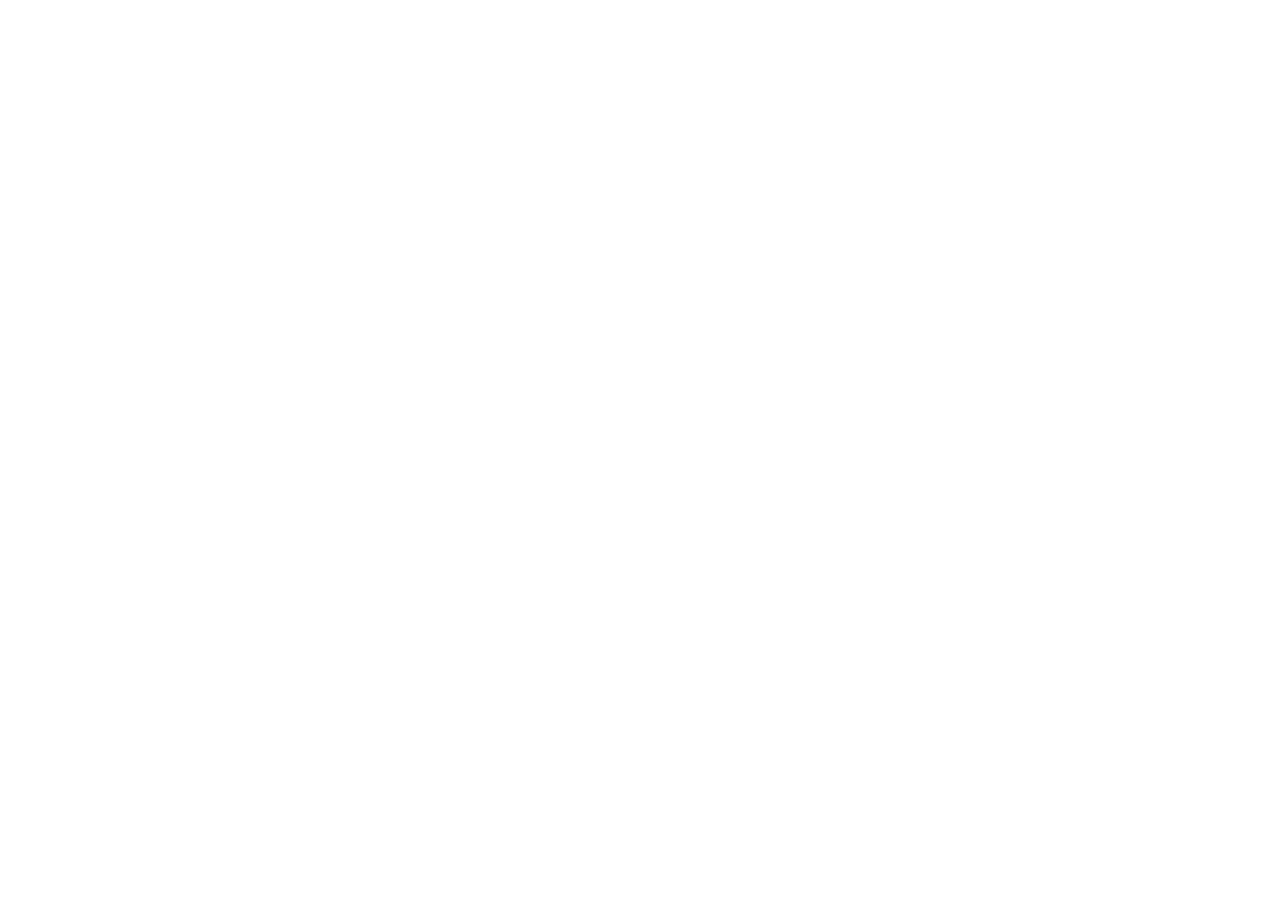
==== task4-basic porfolio/index.html @ ef8340c2 "task4 created" ====
<!DOCTYPE html>
<html lang="en">
<head>
    <meta charset="UTF-8">
    <meta name="viewport" content="width=device-width, initial-scale=1.0">
    <title>Document</title>
    <link rel="stylesheet" href="style.css">
</head>
<body>
    
</body>
</html>
---- task4-basic porfolio/style.css ----
*{
    margin: 0;
    padding: 0;
}
body,html{
    box-sizing: border-box;
}
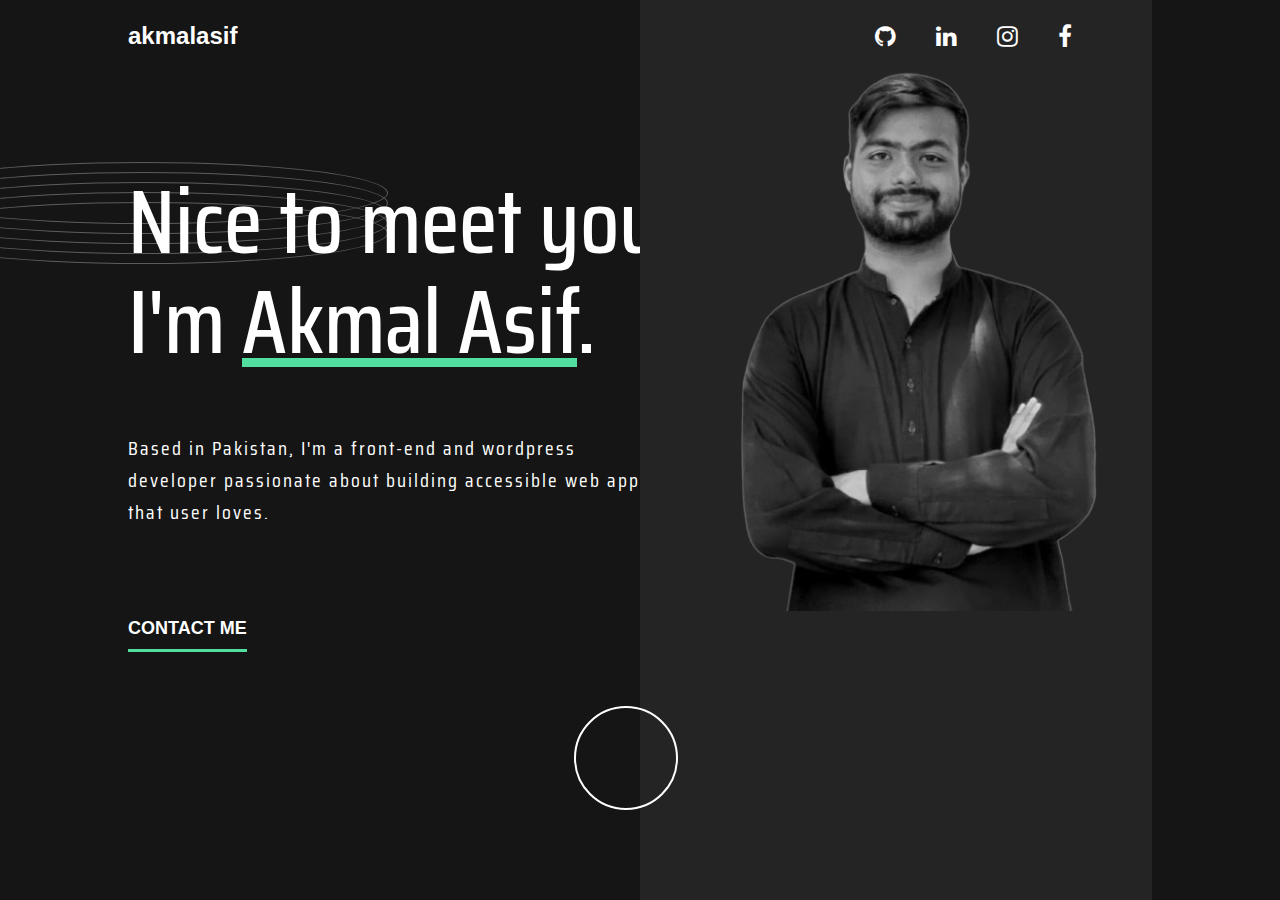
==== commit ced19d68: "Hero Section Completed" ====
--- a/task4-basic porfolio/index.html
+++ b/task4-basic porfolio/index.html
@@ -5,8 +5,46 @@
     <meta name="viewport" content="width=device-width, initial-scale=1.0">
     <title>Document</title>
     <link rel="stylesheet" href="style.css">
+   
+    <link rel="stylesheet" href="https://cdnjs.cloudflare.com/ajax/libs/font-awesome/4.7.0/css/font-awesome.min.css">
+
+    <link rel="preconnect" href="https://fonts.googleapis.com">
+    <link rel="preconnect" href="https://fonts.gstatic.com" crossorigin>
+    <link href="https://fonts.googleapis.com/css2?family=Saira+Condensed:wght@100;200;300;400;500;600;700;800;900&display=swap" rel="stylesheet">
+
+
 </head>
 <body>
+    <div class="cont">
+        <div class="shape"></div>
+        <div class="shape2">
+            <div class="c1"></div>
+            <div class="c2"></div>
+            <div class="c3"></div>
+            <div class="c4"></div>
+            <div class="c5"></div>
+        </div>
     
+        <div class="main">
+            <div class="img-cont">
+                <img src="../images/potrait-without-bg.png" alt="">
+            </div>
+            <div class="navbar">
+                <p>akmalasif</p>
+                <div class="social">
+                    <a href="#" class="fa fa-github"></a>
+                    <a href="#" class="fa fa-linkedin"></a>
+                    <a href="#" class="fa fa-instagram"></a>
+                    <a href="#" class="fa fa-facebook"></a>
+                    
+                </div>
+            </div>
+            <div class="hero">
+                <h1>Nice to meet you! <br> I'm <span style="text-decoration: underline #52de9f;">Akmal Asif</span>.</h1>
+                <p>Based in Pakistan, I'm a front-end and wordpress <br> developer passionate about building accessible web apps <br> that user loves.</p>
+                <button class="buttons">CONTACT ME</button>
+            </div>
+        </div>
+    </div>
 </body>
 </html>--- a/task4-basic porfolio/style.css
+++ b/task4-basic porfolio/style.css
@@ -4,4 +4,144 @@
 }
 body,html{
     box-sizing: border-box;
+    font-family: Arial;
 }
+.cont{
+    background-color: #151515;
+    height: 100vh;
+}
+.shape{
+    position: absolute;
+    border: 2px solid #fff;
+    width: 100px;
+    height: 100px;
+    border-radius: 50%;
+    right: 47%;
+    bottom: 10%;
+    z-index: 12;
+}
+.shape2{
+    width: 540px;
+    height: 100px;
+    position: absolute;
+    top: 18%;
+    left: -100px;
+    opacity: 0.3;
+}
+
+.c1, .c2, .c3, .c4, .c5{
+    width:90%;
+    height: 60%;
+    border: 1px solid white;
+    border-radius: 100%;
+}
+.c2{
+    position: absolute;
+    top: 10px;
+}
+.c3{
+    position: absolute;
+    top: 20px;
+}
+.c4{
+    position: absolute;
+    top: 30px;
+}
+.c5{
+    position: absolute;
+    top: 40px;
+}
+
+
+.main{
+    
+    height: 100vh;
+    width: 80%;
+    justify-self: center;
+    position: relative;
+}
+.img-cont{
+    position: absolute;
+    right: 0%;
+    width :50%;
+    height: 100%;
+    background-color: #242424;
+    z-index: 10;
+    height:inherit;
+    overflow: hidden!important;
+    
+
+}
+.img-cont>img{
+    margin: 50px 100px 0px 100px;
+   
+    width: 70%;
+    filter: grayscale(100%);
+    
+    
+}
+
+/* navbar */
+
+.navbar{
+    height: 72px;
+
+    display: flex;
+    align-items: center;
+    
+    justify-content: space-between;
+    color: #fff;
+    font-size: x-large;
+    font-weight: bolder;
+}
+
+.social{
+    z-index: 11;
+    display: flex;
+    gap: 40px;
+    padding-right: 80px;
+
+}
+.social a{
+    text-decoration: none;
+    color:#fff
+    
+}
+.social a:hover{
+    transition: 0.2s ease-in;
+    color: gray
+}
+
+/* hero section */
+
+.hero{
+    color: #fff;
+    
+    padding-top: 100px;
+    font-family: "Saira Condensed", serif;
+    font-size: 20px;
+
+    
+    
+}
+.hero h1{
+  font-weight: 500;
+  font-style: normal;
+  font-size: 90px;
+  line-height: 100px;
+  margin-bottom: 60px;
+}
+.hero p{
+    margin-bottom: 80px;
+    letter-spacing: 2px;
+}
+.buttons{
+    padding: 10px 0 ;
+    font-size: 18px;
+    font-weight: 600;
+     color: #fff;
+     background-color: transparent;
+     border: none;
+     border-bottom: 3px solid #52de9f;
+     cursor: pointer;
+}
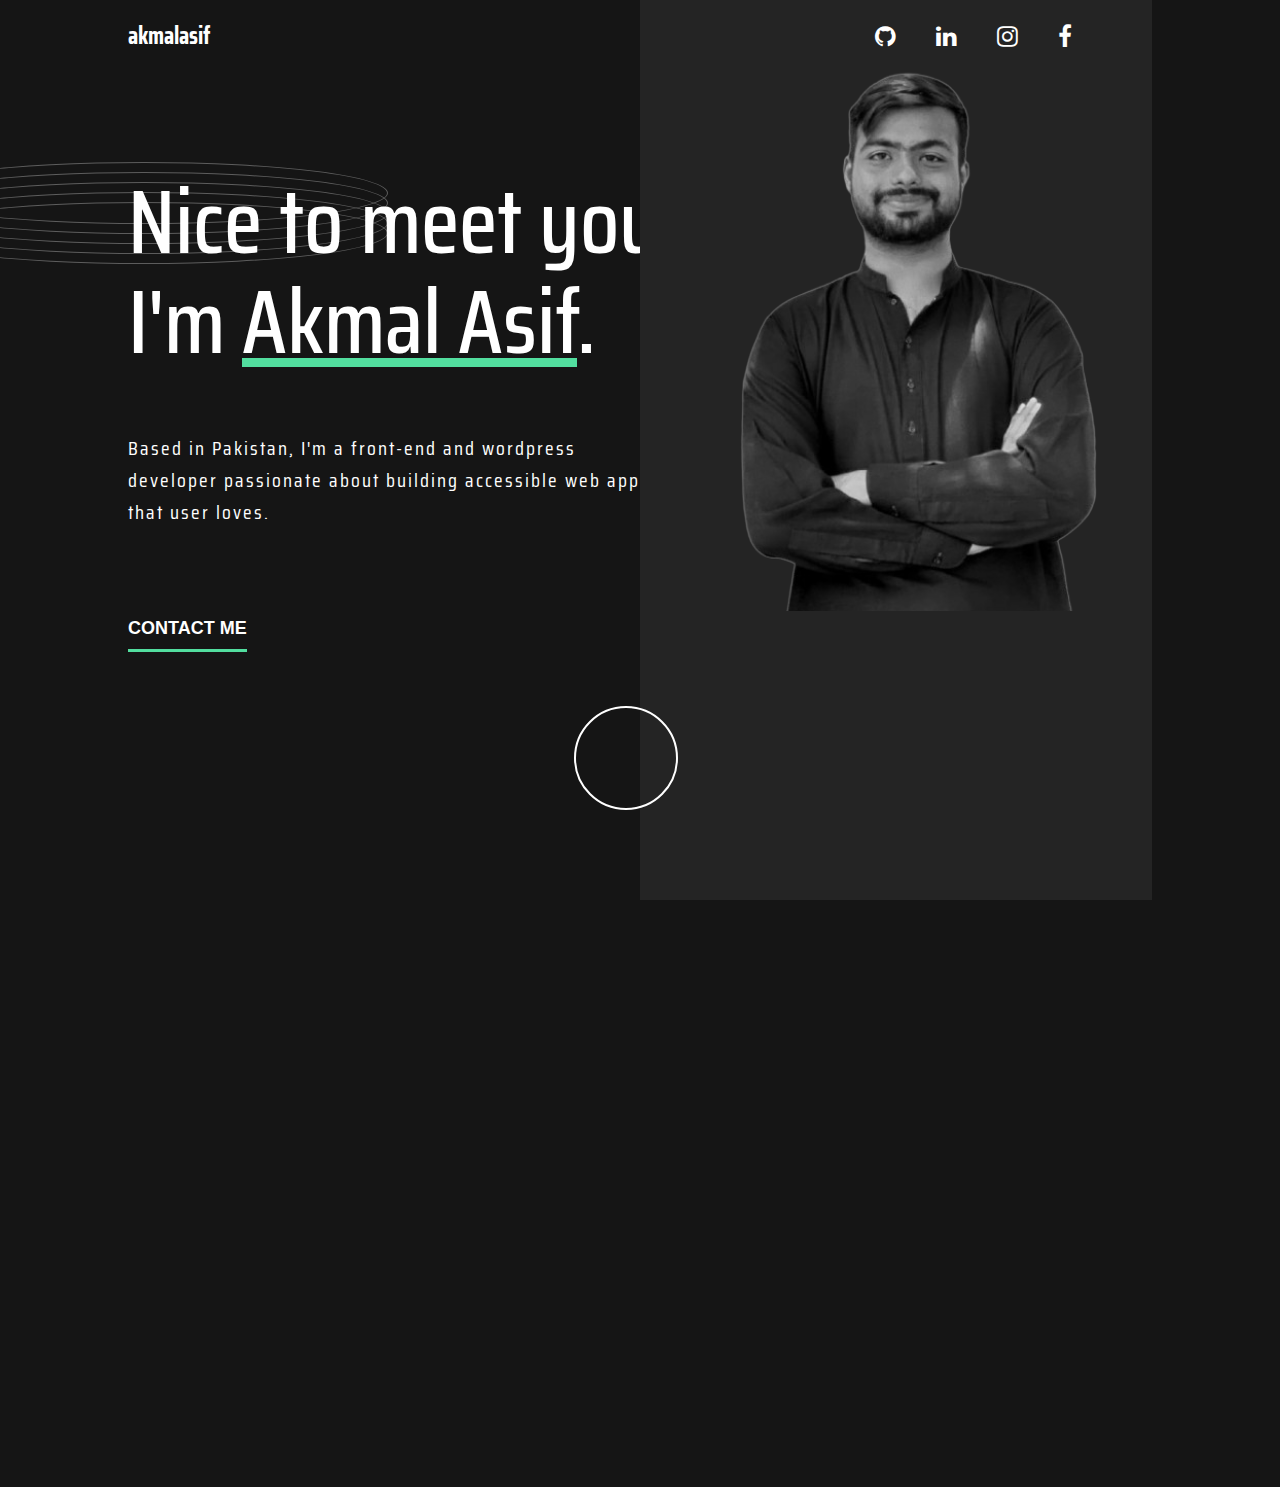
==== commit 7a4fbceb: "Experience section completed" ====
--- a/task4-basic porfolio/index.html
+++ b/task4-basic porfolio/index.html
@@ -24,7 +24,14 @@
             <div class="c4"></div>
             <div class="c5"></div>
         </div>
-    
+        <div class="reuse1">
+            <div class="c1"></div>
+            <div class="c2"></div>
+            <div class="c3"></div>
+            <div class="c4"></div>
+            <div class="c5"></div>
+        </div>
+        
         <div class="main">
             <div class="img-cont">
                 <img src="../images/potrait-without-bg.png" alt="">
@@ -44,6 +51,37 @@
                 <p>Based in Pakistan, I'm a front-end and wordpress <br> developer passionate about building accessible web apps <br> that user loves.</p>
                 <button class="buttons">CONTACT ME</button>
             </div>
+            <div class="exp">
+                <hr>
+                <div class="grid">
+                    
+                    <div class="items">
+                        <h1>HTML</h1>
+                        <p>3 Years Experience</p>
+                    </div>
+                    <div class="items">
+                        <h1>CSS</h1>
+                        <p>3 Years Experience</p>
+                    </div>
+                    <div class="items">
+                        <h1>Wordpress</h1>
+                        <p>1 Years Experience</p>
+                    </div>
+                    <div class="items">
+                        <h1>Javascript</h1>
+                        <p>0 Years Experience</p>
+                    </div>
+                    <div class="items">
+                        <h1>React</h1>
+                        <p>0 Years Experience</p>
+                    </div>
+                    <div class="items">
+                        <h1>Next JS</h1>
+                        <p>0 Years Experience</p>
+                    </div>
+
+                </div>
+            </div>
         </div>
     </div>
 </body>
--- a/task4-basic porfolio/style.css
+++ b/task4-basic porfolio/style.css
@@ -4,11 +4,17 @@
 }
 body,html{
     box-sizing: border-box;
-    font-family: Arial;
+    font-family: "Saira Condensed", serif;
+    background-color: #151515;
+    overflow-x: hidden;
+
 }
 .cont{
     background-color: #151515;
     height: 100vh;
+    position: relative;
+
+
 }
 .shape{
     position: absolute;
@@ -120,9 +126,7 @@
     padding-top: 100px;
     font-family: "Saira Condensed", serif;
     font-size: 20px;
-
-    
-    
+    height: 90vh   
 }
 .hero h1{
   font-weight: 500;
@@ -145,3 +149,53 @@
      border-bottom: 3px solid #52de9f;
      cursor: pointer;
 }
+
+
+
+.grid{
+    margin-top: 90px;
+    display: grid;
+    /* background-color: #52de9f; */
+    grid-template: 150px 150px /auto auto auto;
+
+
+}
+
+.items{
+
+    /* background-color: pink;
+    border: 2px solid green; */
+    /* width: 200px; */
+    display: flex;
+    flex-direction: column;
+    /* gap: 5px; */
+    justify-content: center;
+    color: #fff;
+    line-height: 60px;
+    
+}
+.items>h1{
+    letter-spacing: 3px;
+    font-size: 60px;
+}
+.items>p{
+    
+    letter-spacing: 2px;
+    font-size: 20px;
+    font-weight: 500;
+    
+}
+
+
+.reuse1{
+
+    width: 540px;
+    height: 100px;
+    position: absolute;
+   
+    right: -200px;
+    bottom: -65%;
+    opacity: 0.3;
+    z-index: 15;
+}
+
